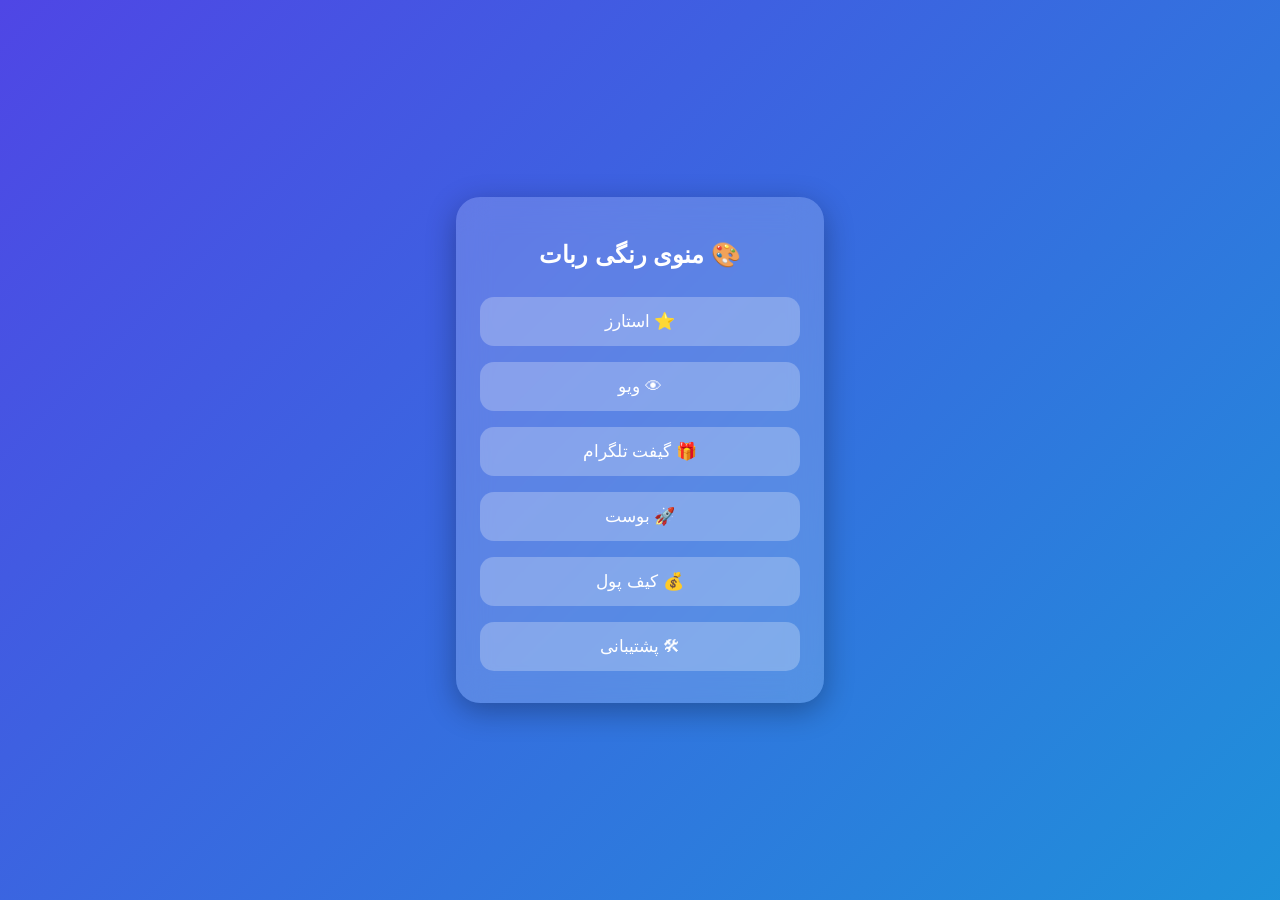
==== index.html @ c8a26903 "first commit" ====
<!DOCTYPE html>
<html lang="fa" dir="rtl">
<head>
<meta charset="UTF-8">
<meta name="viewport" content="width=device-width,initial-scale=1">
<title>منوی رنگی</title>
<style>
body{margin:0;font-family:sans-serif;background:linear-gradient(135deg,#4f46e5,#06b6d4,#9333ea);background-size:300% 300%;animation:bg 10s ease infinite;display:flex;justify-content:center;align-items:center;min-height:100vh}
@keyframes bg{0%{background-position:0 50%}50%{background-position:100% 50%}100%{background-position:0 50%}}
.card{background:rgba(255,255,255,.18);backdrop-filter:blur(16px);padding:24px;border-radius:24px;width:320px;box-shadow:0 8px 30px rgba(0,0,0,.3)}
h2{text-align:center;color:#fff}
button{width:100%;padding:14px;margin:8px 0;border:none;border-radius:14px;font-size:17px;background:rgba(255,255,255,.25);color:#fff}
button:hover{transform:scale(1.03)}
</style>
</head>
<body>
<div class="card">
<h2>🎨 منوی رنگی ربات</h2>
<button>⭐ استارز</button>
<button>👁 ویو</button>
<button>🎁 گیفت تلگرام</button>
<button>🚀 بوست</button>
<button>💰 کیف پول</button>
<button>🛠 پشتیبانی</button>
</div>
</body>
</html>
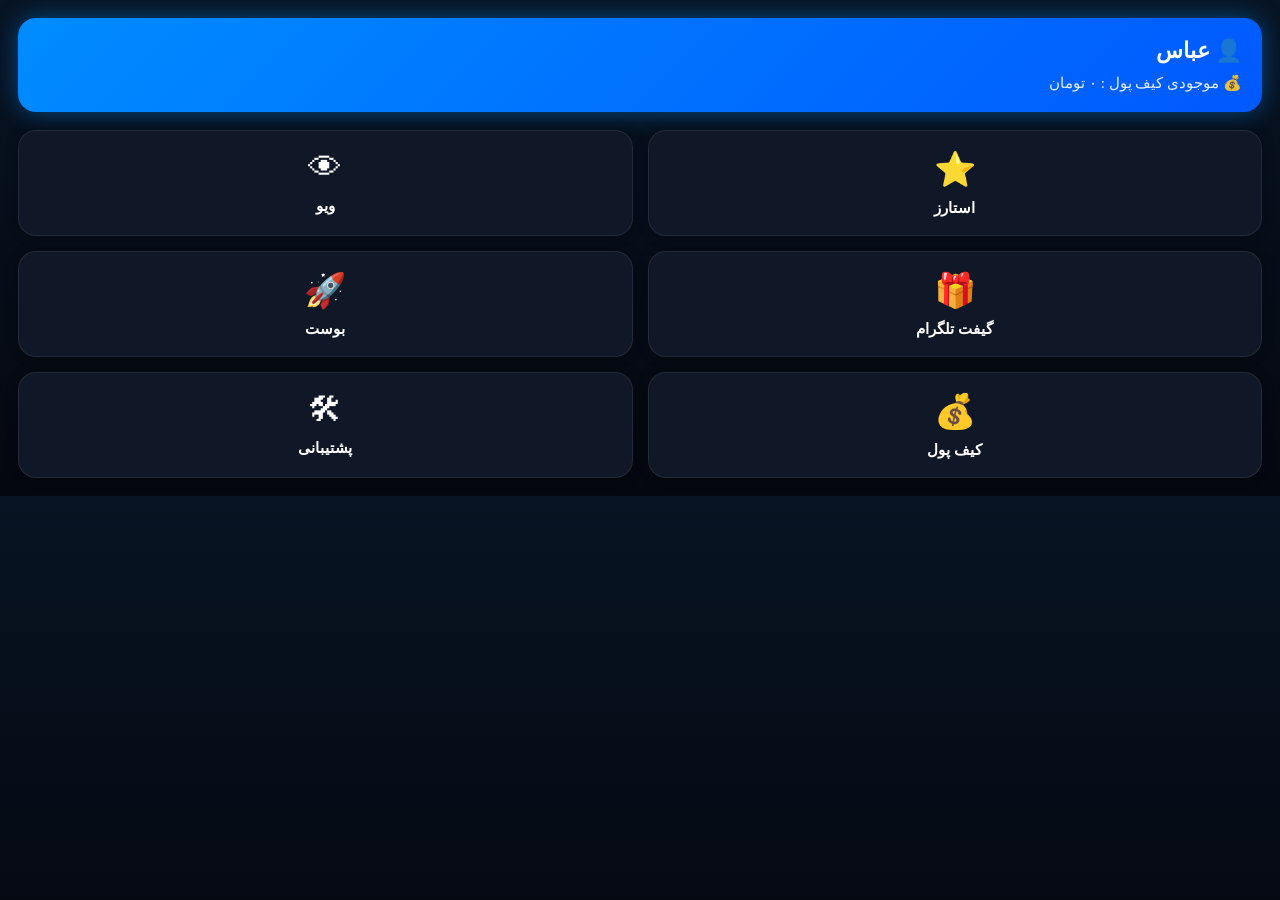
==== commit d2e7a4ce: "new panel" ====
--- a/index.html
+++ b/index.html
@@ -2,26 +2,164 @@
 <html lang="fa" dir="rtl">
 <head>
 <meta charset="UTF-8">
-<meta name="viewport" content="width=device-width,initial-scale=1">
-<title>منوی رنگی</title>
+<meta name="viewport" content="width=device-width,initial-scale=1.0">
+<title>پنل</title>
+
 <style>
-body{margin:0;font-family:sans-serif;background:linear-gradient(135deg,#4f46e5,#06b6d4,#9333ea);background-size:300% 300%;animation:bg 10s ease infinite;display:flex;justify-content:center;align-items:center;min-height:100vh}
-@keyframes bg{0%{background-position:0 50%}50%{background-position:100% 50%}100%{background-position:0 50%}}
-.card{background:rgba(255,255,255,.18);backdrop-filter:blur(16px);padding:24px;border-radius:24px;width:320px;box-shadow:0 8px 30px rgba(0,0,0,.3)}
-h2{text-align:center;color:#fff}
-button{width:100%;padding:14px;margin:8px 0;border:none;border-radius:14px;font-size:17px;background:rgba(255,255,255,.25);color:#fff}
-button:hover{transform:scale(1.03)}
+
+*{
+margin:0;
+padding:0;
+box-sizing:border-box;
+font-family:tahoma;
+}
+
+body{
+
+background:#070b18;
+
+background-image:
+linear-gradient(180deg,#071423,#05070f);
+
+color:white;
+
+padding:18px;
+
+}
+
+.header{
+
+background:linear-gradient(135deg,#008cff,#0059ff);
+
+padding:20px;
+
+border-radius:18px;
+
+box-shadow:0 0 25px rgba(0,140,255,.45);
+
+margin-bottom:18px;
+
+}
+
+.name{
+
+font-size:22px;
+
+font-weight:bold;
+
+}
+
+.balance{
+
+margin-top:10px;
+
+font-size:15px;
+
+opacity:.9;
+
+}
+
+.grid{
+
+display:grid;
+
+grid-template-columns:repeat(2,1fr);
+
+gap:15px;
+
+}
+
+.card{
+
+background:#101828;
+
+border-radius:18px;
+
+padding:18px;
+
+text-align:center;
+
+transition:.25s;
+
+border:1px solid rgba(255,255,255,.08);
+
+box-shadow:0 0 12px rgba(0,0,0,.35);
+
+}
+
+.card:hover{
+
+transform:scale(1.05);
+
+background:#16253c;
+
+}
+
+.icon{
+
+font-size:34px;
+
+margin-bottom:10px;
+
+}
+
+.title{
+
+font-size:15px;
+
+font-weight:bold;
+
+}
+
 </style>
+
 </head>
+
 <body>
+
+<div class="header">
+
+<div class="name">
+👤 عباس
+</div>
+
+<div class="balance">
+💰 موجودی کیف پول : ۰ تومان
+</div>
+
+</div>
+
+<div class="grid"><div class="card">
+<div class="icon">⭐</div>
+<div class="title">استارز</div>
+</div>
+
 <div class="card">
-<h2>🎨 منوی رنگی ربات</h2>
-<button>⭐ استارز</button>
-<button>👁 ویو</button>
-<button>🎁 گیفت تلگرام</button>
-<button>🚀 بوست</button>
-<button>💰 کیف پول</button>
-<button>🛠 پشتیبانی</button>
+<div class="icon">👁</div>
+<div class="title">ویو</div>
 </div>
+
+<div class="card">
+<div class="icon">🎁</div>
+<div class="title">گیفت تلگرام</div>
+</div>
+
+<div class="card">
+<div class="icon">🚀</div>
+<div class="title">بوست</div>
+</div>
+
+<div class="card">
+<div class="icon">💰</div>
+<div class="title">کیف پول</div>
+</div>
+
+<div class="card">
+<div class="icon">🛠</div>
+<div class="title">پشتیبانی</div>
+</div>
+
+</div>
+
 </body>
 </html>
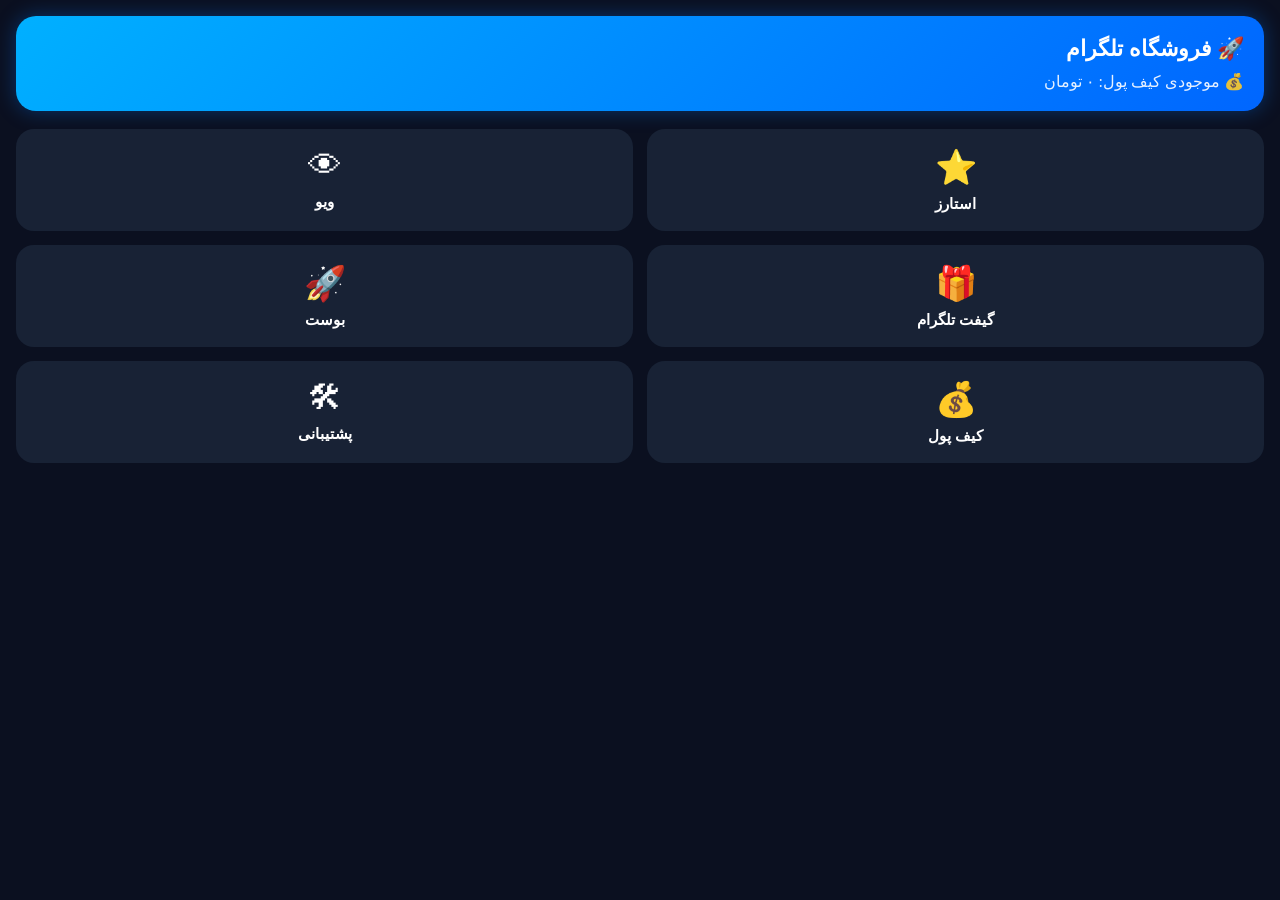
==== commit d5996ee3: "webapp panel" ====
--- a/index.html
+++ b/index.html
@@ -3,7 +3,9 @@
 <head>
 <meta charset="UTF-8">
 <meta name="viewport" content="width=device-width,initial-scale=1.0">
-<title>پنل</title>
+<title>Telegram Shop</title>
+
+<script src="https://telegram.org/js/telegram-web-app.js"></script>
 
 <style>
 
@@ -16,44 +18,35 @@
 
 body{
 
-background:#070b18;
-
-background-image:
-linear-gradient(180deg,#071423,#05070f);
-
-color:white;
-
-padding:18px;
+background:#0b1020;
+color:#fff;
+padding:16px;
 
 }
 
 .header{
 
-background:linear-gradient(135deg,#008cff,#0059ff);
+background:linear-gradient(135deg,#00b0ff,#0066ff);
 
 padding:20px;
 
-border-radius:18px;
-
-box-shadow:0 0 25px rgba(0,140,255,.45);
+border-radius:20px;
 
 margin-bottom:18px;
 
+box-shadow:0 0 20px rgba(0,120,255,.35);
+
 }
 
-.name{
+.header h2{
 
 font-size:22px;
 
-font-weight:bold;
-
 }
 
-.balance{
+.wallet{
 
 margin-top:10px;
-
-font-size:15px;
 
 opacity:.9;
 
@@ -65,13 +58,13 @@
 
 grid-template-columns:repeat(2,1fr);
 
-gap:15px;
+gap:14px;
 
 }
 
 .card{
 
-background:#101828;
+background:#182235;
 
 border-radius:18px;
 
@@ -79,19 +72,15 @@
 
 text-align:center;
 
-transition:.25s;
+cursor:pointer;
 
-border:1px solid rgba(255,255,255,.08);
-
-box-shadow:0 0 12px rgba(0,0,0,.35);
+transition:.2s;
 
 }
 
-.card:hover{
+.card:active{
 
-transform:scale(1.05);
-
-background:#16253c;
+transform:scale(.96);
 
 }
 
@@ -99,7 +88,7 @@
 
 font-size:34px;
 
-margin-bottom:10px;
+margin-bottom:8px;
 
 }
 
@@ -119,47 +108,78 @@
 
 <div class="header">
 
-<div class="name">
-👤 عباس
-</div>
+<h2>🚀 فروشگاه تلگرام</h2>
 
-<div class="balance">
-💰 موجودی کیف پول : ۰ تومان
+<div class="wallet">
+💰 موجودی کیف پول: ۰ تومان
 </div>
 
 </div>
 
-<div class="grid"><div class="card">
+<div class="grid">
+<div class="card" id="stars">
 <div class="icon">⭐</div>
 <div class="title">استارز</div>
 </div>
 
-<div class="card">
+<div class="card" id="views">
 <div class="icon">👁</div>
 <div class="title">ویو</div>
 </div>
 
-<div class="card">
+<div class="card" id="gift">
 <div class="icon">🎁</div>
 <div class="title">گیفت تلگرام</div>
 </div>
 
-<div class="card">
+<div class="card" id="boost">
 <div class="icon">🚀</div>
 <div class="title">بوست</div>
 </div>
 
-<div class="card">
+<div class="card" id="wallet">
 <div class="icon">💰</div>
 <div class="title">کیف پول</div>
 </div>
 
-<div class="card">
+<div class="card" id="support">
 <div class="icon">🛠</div>
 <div class="title">پشتیبانی</div>
 </div>
 
 </div>
 
+<script>
+
+const tg=window.Telegram.WebApp;
+
+tg.expand();
+
+document.getElementById("stars").onclick=()=>{
+alert("صفحه استارز");
+};
+
+document.getElementById("views").onclick=()=>{
+alert("صفحه ویو");
+};
+
+document.getElementById("gift").onclick=()=>{
+alert("صفحه گیفت");
+};
+
+document.getElementById("boost").onclick=()=>{
+alert("صفحه بوست");
+};
+
+document.getElementById("wallet").onclick=()=>{
+alert("کیف پول");
+};
+
+document.getElementById("support").onclick=()=>{
+alert("پشتیبانی");
+};
+
+</script>
+
 </body>
-</html>+</html>
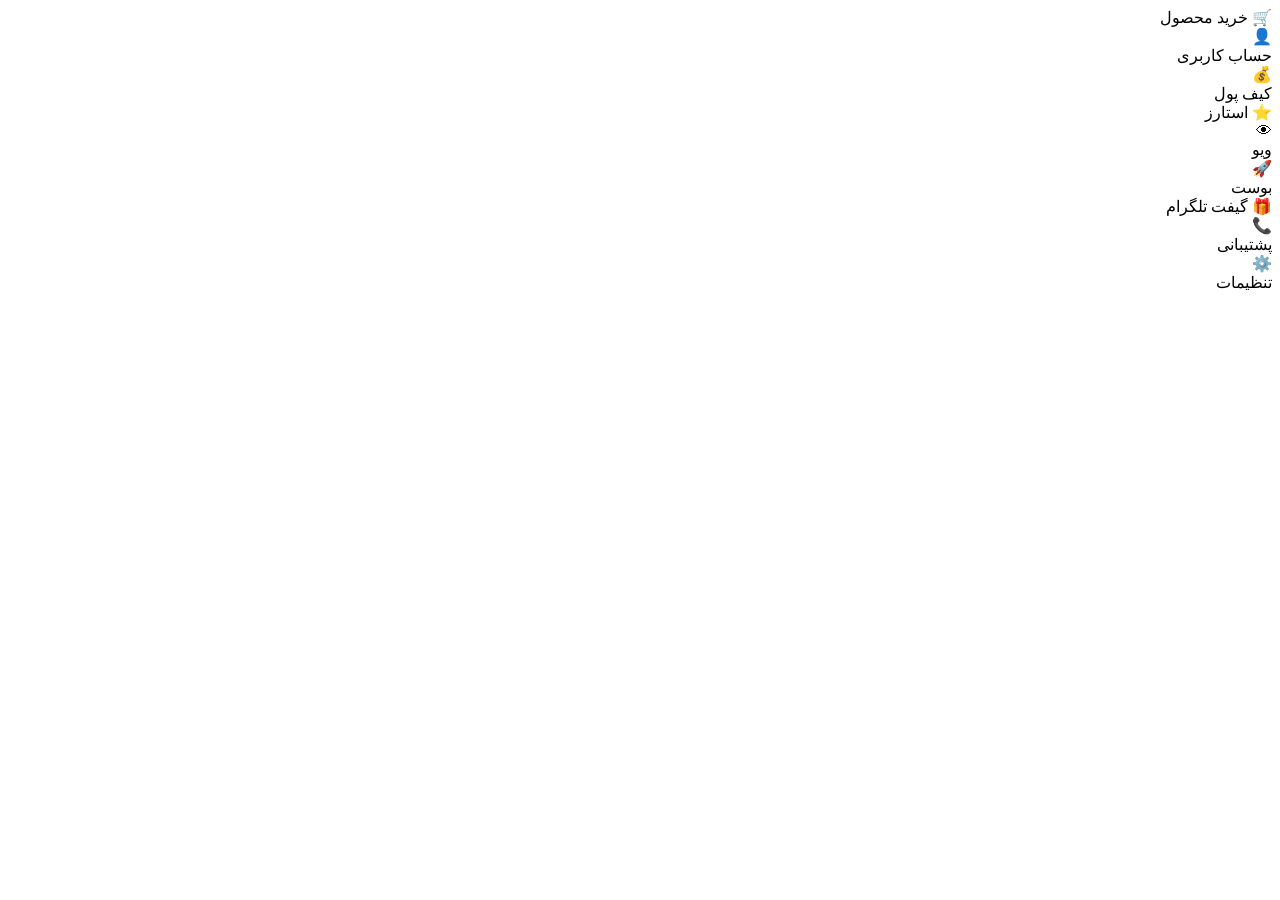
==== commit 60daf2fa: "new panel" ====
--- a/index.html
+++ b/index.html
@@ -2,184 +2,71 @@
 <html lang="fa" dir="rtl">
 <head>
 <meta charset="UTF-8">
-<meta name="viewport" content="width=device-width,initial-scale=1.0">
-<title>Telegram Shop</title>
-
+<meta name="viewport" content="width=device-width,initial-scale=1">
+<title>Telegram Panel</title>
+<link rel="stylesheet" href="style.css">
 <script src="https://telegram.org/js/telegram-web-app.js"></script>
-
-<style>
-
-*{
-margin:0;
-padding:0;
-box-sizing:border-box;
-font-family:tahoma;
-}
-
-body{
-
-background:#0b1020;
-color:#fff;
-padding:16px;
-
-}
-
-.header{
-
-background:linear-gradient(135deg,#00b0ff,#0066ff);
-
-padding:20px;
-
-border-radius:20px;
-
-margin-bottom:18px;
-
-box-shadow:0 0 20px rgba(0,120,255,.35);
-
-}
-
-.header h2{
-
-font-size:22px;
-
-}
-
-.wallet{
-
-margin-top:10px;
-
-opacity:.9;
-
-}
-
-.grid{
-
-display:grid;
-
-grid-template-columns:repeat(2,1fr);
-
-gap:14px;
-
-}
-
-.card{
-
-background:#182235;
-
-border-radius:18px;
-
-padding:18px;
-
-text-align:center;
-
-cursor:pointer;
-
-transition:.2s;
-
-}
-
-.card:active{
-
-transform:scale(.96);
-
-}
-
-.icon{
-
-font-size:34px;
-
-margin-bottom:8px;
-
-}
-
-.title{
-
-font-size:15px;
-
-font-weight:bold;
-
-}
-
-</style>
-
 </head>
-
 <body>
 
-<div class="header">
+<div class="container">
 
-<h2>🚀 فروشگاه تلگرام</h2>
+<div class="card green">
+🛒 خرید محصول
+</div>
 
-<div class="wallet">
-💰 موجودی کیف پول: ۰ تومان
+<div class="row">
+
+<div class="card blue">
+👤<br>حساب کاربری
+</div>
+
+<div class="card blue">
+💰<br>کیف پول
+</div>
+
+</div><div class="card red">
+⭐ استارز
+</div>
+
+<div class="row">
+
+<div class="card blue">
+👁<br>ویو
+</div>
+
+<div class="card blue">
+🚀<br>بوست
 </div>
 
 </div>
 
-<div class="grid">
-<div class="card" id="stars">
-<div class="icon">⭐</div>
-<div class="title">استارز</div>
+<div class="card red">
+🎁 گیفت تلگرام
 </div>
 
-<div class="card" id="views">
-<div class="icon">👁</div>
-<div class="title">ویو</div>
+<div class="row">
+
+<div class="card blue">
+📞<br>پشتیبانی
 </div>
 
-<div class="card" id="gift">
-<div class="icon">🎁</div>
-<div class="title">گیفت تلگرام</div>
+<div class="card blue">
+⚙️<br>تنظیمات
 </div>
 
-<div class="card" id="boost">
-<div class="icon">🚀</div>
-<div class="title">بوست</div>
-</div>
-
-<div class="card" id="wallet">
-<div class="icon">💰</div>
-<div class="title">کیف پول</div>
-</div>
-
-<div class="card" id="support">
-<div class="icon">🛠</div>
-<div class="title">پشتیبانی</div>
 </div>
 
 </div>
 
 <script>
 
-const tg=window.Telegram.WebApp;
+Telegram.WebApp.ready();
 
-tg.expand();
-
-document.getElementById("stars").onclick=()=>{
-alert("صفحه استارز");
-};
-
-document.getElementById("views").onclick=()=>{
-alert("صفحه ویو");
-};
-
-document.getElementById("gift").onclick=()=>{
-alert("صفحه گیفت");
-};
-
-document.getElementById("boost").onclick=()=>{
-alert("صفحه بوست");
-};
-
-document.getElementById("wallet").onclick=()=>{
-alert("کیف پول");
-};
-
-document.getElementById("support").onclick=()=>{
-alert("پشتیبانی");
-};
+Telegram.WebApp.expand();
 
 </script>
 
 </body>
-</html>
+
+</html>
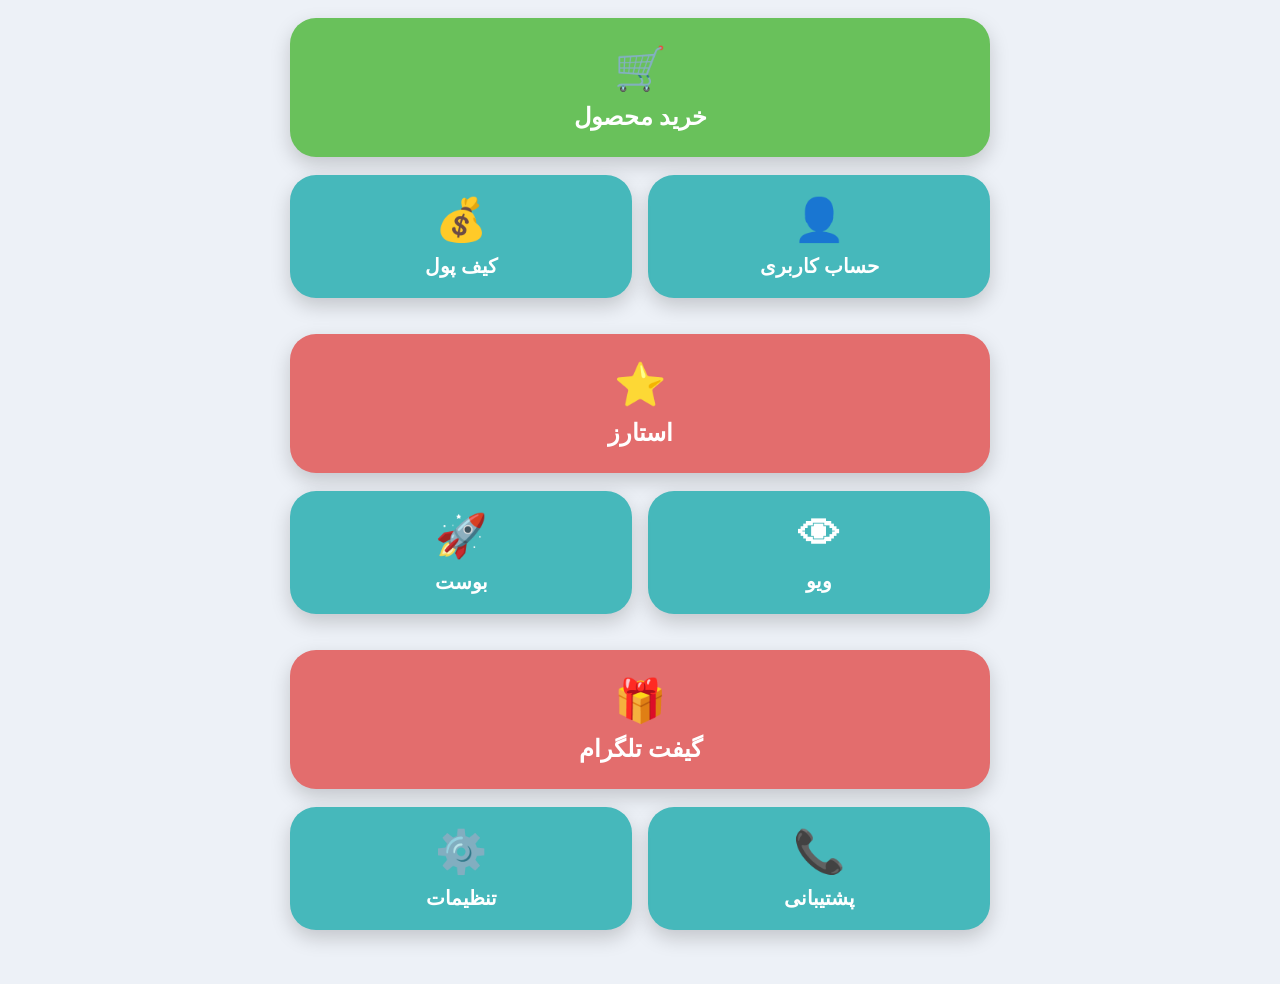
==== commit 2fd86287: "ui update" ====
--- a/index.html
+++ b/index.html
@@ -4,55 +4,70 @@
 <meta charset="UTF-8">
 <meta name="viewport" content="width=device-width,initial-scale=1">
 <title>Telegram Panel</title>
+
 <link rel="stylesheet" href="style.css">
+
 <script src="https://telegram.org/js/telegram-web-app.js"></script>
+
 </head>
+
 <body>
 
 <div class="container">
 
 <div class="card green">
-🛒 خرید محصول
+<span>🛒</span>
+خرید محصول
 </div>
 
 <div class="row">
 
 <div class="card blue">
-👤<br>حساب کاربری
+<span>👤</span>
+حساب کاربری
 </div>
 
 <div class="card blue">
-💰<br>کیف پول
+<span>💰</span>
+کیف پول
 </div>
 
-</div><div class="card red">
-⭐ استارز
+</div>
+
+<div class="card red">
+<span>⭐</span>
+استارز
 </div>
 
 <div class="row">
 
 <div class="card blue">
-👁<br>ویو
+<span>👁</span>
+ویو
 </div>
 
 <div class="card blue">
-🚀<br>بوست
+<span>🚀</span>
+بوست
 </div>
 
 </div>
 
 <div class="card red">
-🎁 گیفت تلگرام
+<span>🎁</span>
+گیفت تلگرام
 </div>
 
 <div class="row">
 
 <div class="card blue">
-📞<br>پشتیبانی
+<span>📞</span>
+پشتیبانی
 </div>
 
 <div class="card blue">
-⚙️<br>تنظیمات
+<span>⚙️</span>
+تنظیمات
 </div>
 
 </div>
@@ -62,11 +77,9 @@
 <script>
 
 Telegram.WebApp.ready();
-
 Telegram.WebApp.expand();
 
 </script>
 
 </body>
-
 </html>
--- a/style.css
+++ b/style.css
@@ -0,0 +1,57 @@
+body{
+background:#edf1f7;
+margin:0;
+padding:18px;
+font-family:tahoma;
+}
+
+.container{
+max-width:700px;
+margin:auto;
+}
+
+.card{
+border-radius:26px;
+padding:26px;
+margin-bottom:18px;
+text-align:center;
+color:#fff;
+font-size:24px;
+font-weight:bold;
+box-shadow:0 8px 20px rgba(0,0,0,.18);
+transition:.2s;
+}
+
+.card:active{
+transform:scale(.97);
+}
+
+.green{
+background:#69c15b;
+}
+
+.red{
+background:#e36d6d;
+}
+
+.blue{
+background:#46b8bb;
+}
+
+.row{
+display:flex;
+gap:16px;
+margin-bottom:18px;
+}
+
+.row .card{
+flex:1;
+padding:20px;
+font-size:20px;
+}
+
+.card span{
+display:block;
+font-size:42px;
+margin-bottom:10px;
+}
